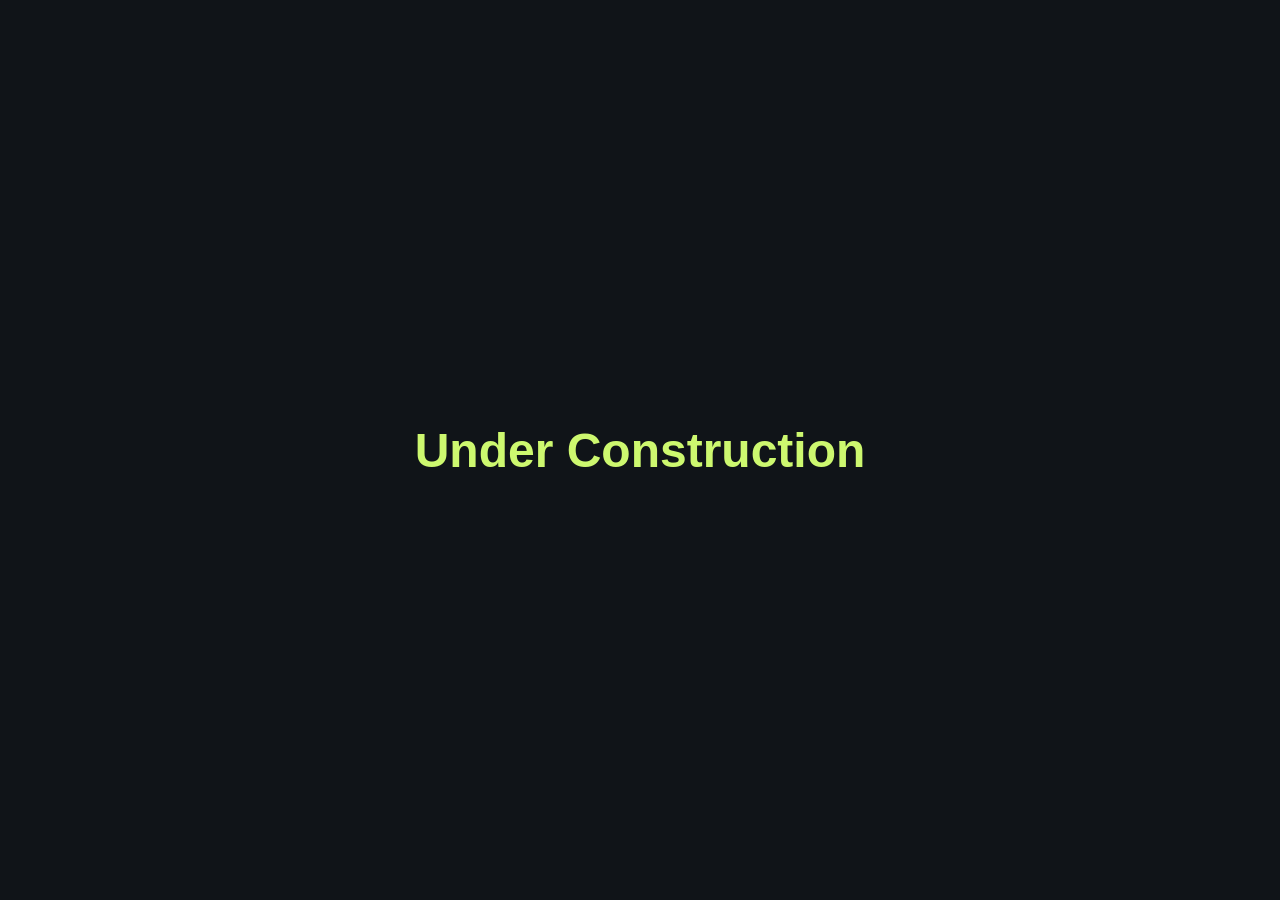
==== projects/3d-cube-view.html @ 1720101a "Add files via upload" ====
<!DOCTYPE html>
<html lang="en">
<head>
  <meta charset="UTF-8">
  <meta name="viewport" content="width=device-width, initial-scale=1">
  <title>Under Construction | Zayaan Khandakar</title>

  <style>
    body {
      margin: 0;
      min-height: 100vh;
      display: grid;
      place-items: center;
      background: #101418;
      color: #edf1ee;
      font-family: Arial, sans-serif;
      text-align: center;
    }

    main {
      max-width: 600px;
      padding: 32px;
    }

    h1 {
      color: #cdf86f;
      font-size: clamp(32px, 6vw, 48px);
    }

    p {
      color: #a7b1b6;
      font-size: 18px;
      line-height: 1.6;
    }

    a {
      display: inline-block;
      margin-top: 20px;
      padding: 12px 24px;
      border: 1px solid #cdf86f;
      border-radius: 6px;
      color: #cdf86f;
      text-decoration: none;
    }

    a:hover {
      background: #cdf86f;
      color: #101418;
    }
  </style>
</head>

<body>
  <main>
    <h1>Under Construction</h1>
  </main>
</body>
</html>
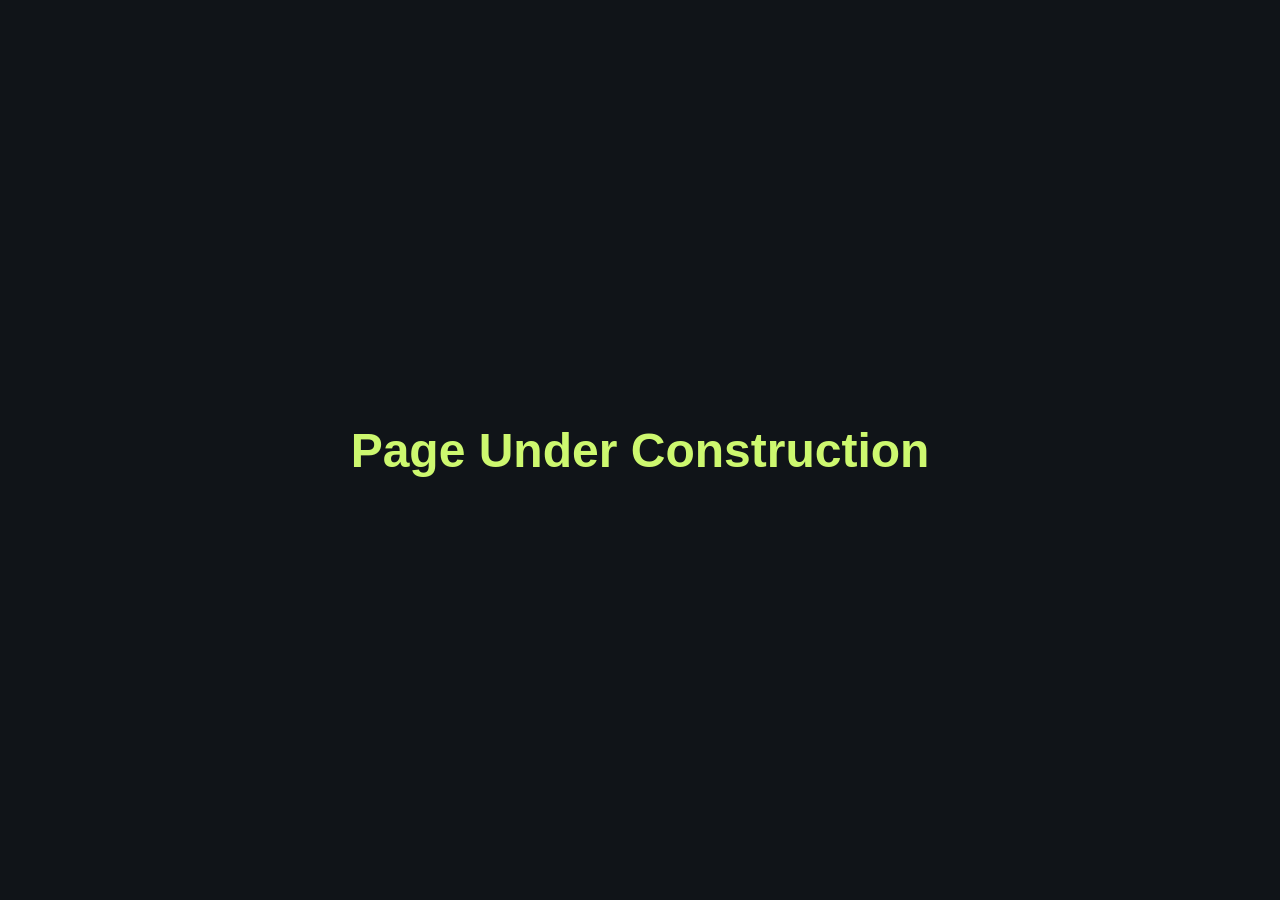
==== commit 91c1d82b: "hotfix" ====
--- a/projects/3d-cube-view.html
+++ b/projects/3d-cube-view.html
@@ -3,7 +3,7 @@
 <head>
   <meta charset="UTF-8">
   <meta name="viewport" content="width=device-width, initial-scale=1">
-  <title>Under Construction | Zayaan Khandakar</title>
+  <title>Page Under Construction | Zayaan Khandakar</title>
 
   <style>
     body {
@@ -52,7 +52,7 @@
 
 <body>
   <main>
-    <h1>Under Construction</h1>
+    <h1>Page Under Construction</h1>
   </main>
 </body>
 </html>
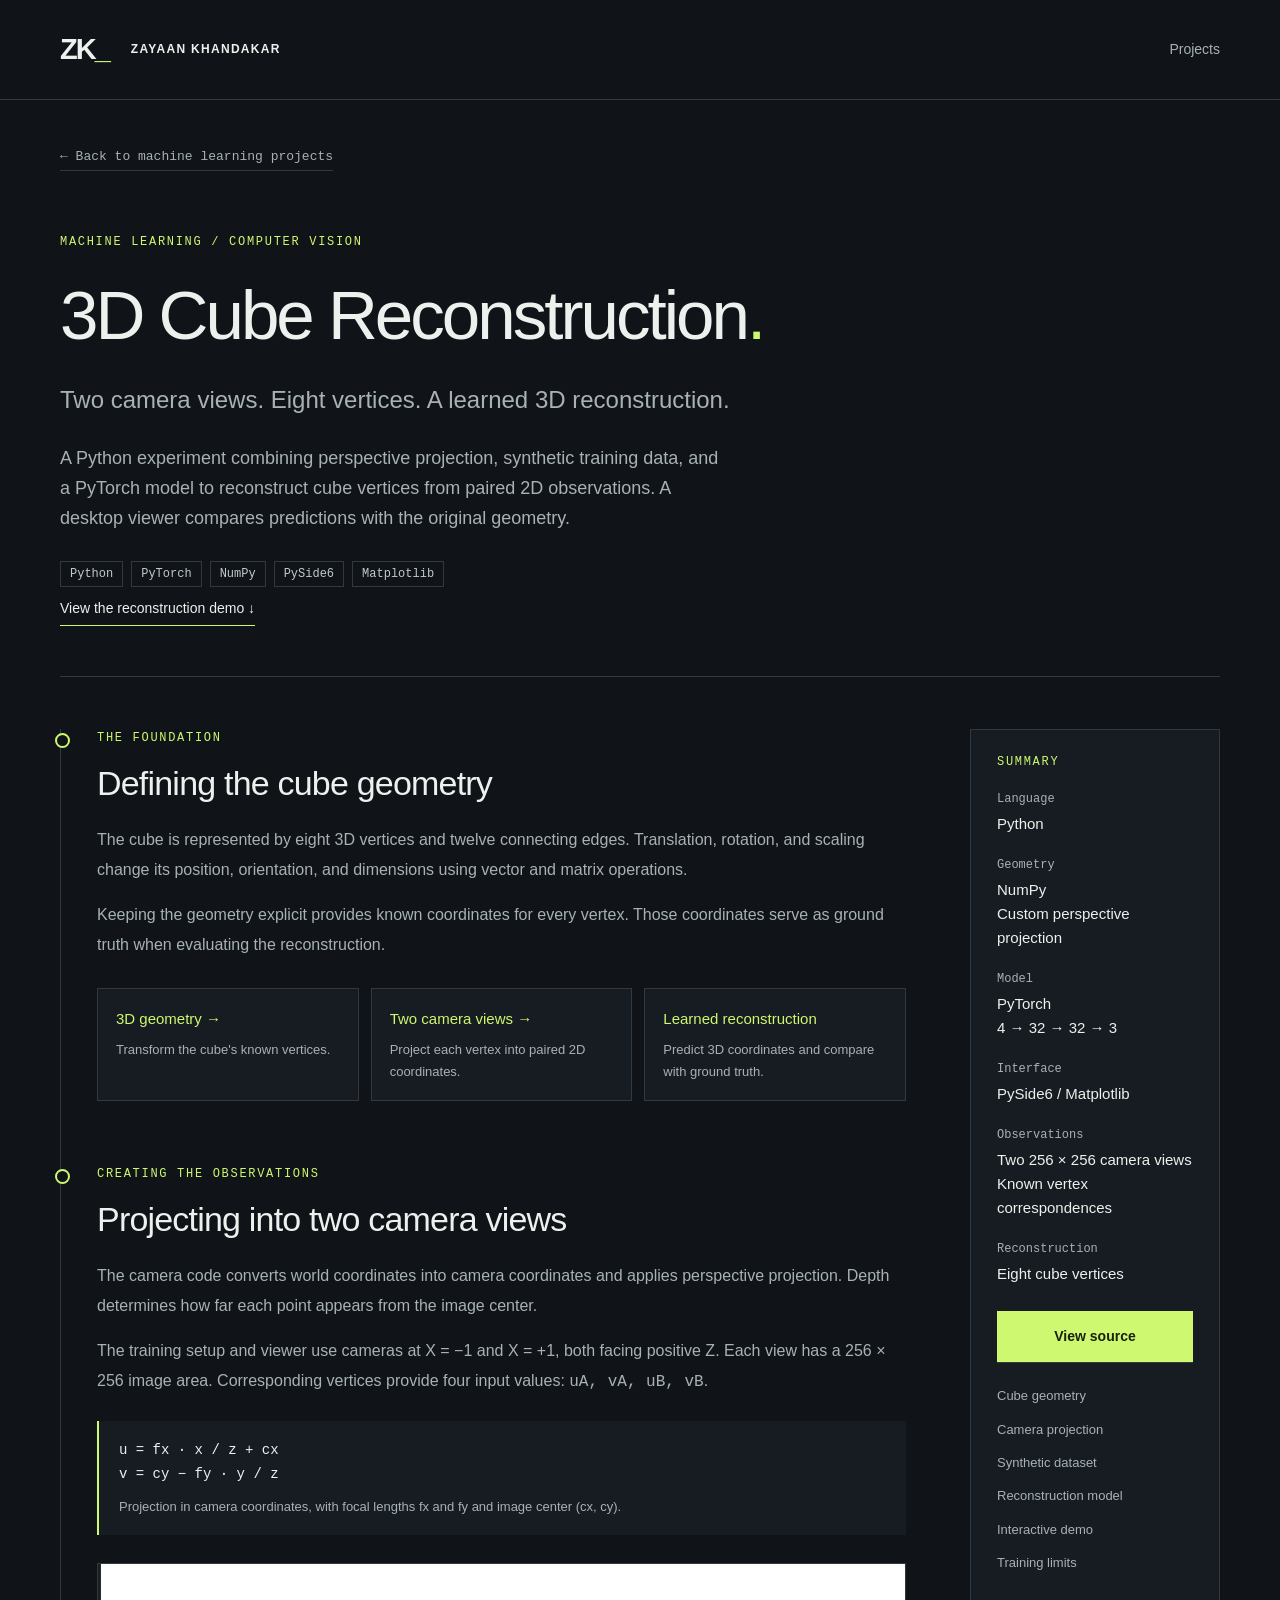
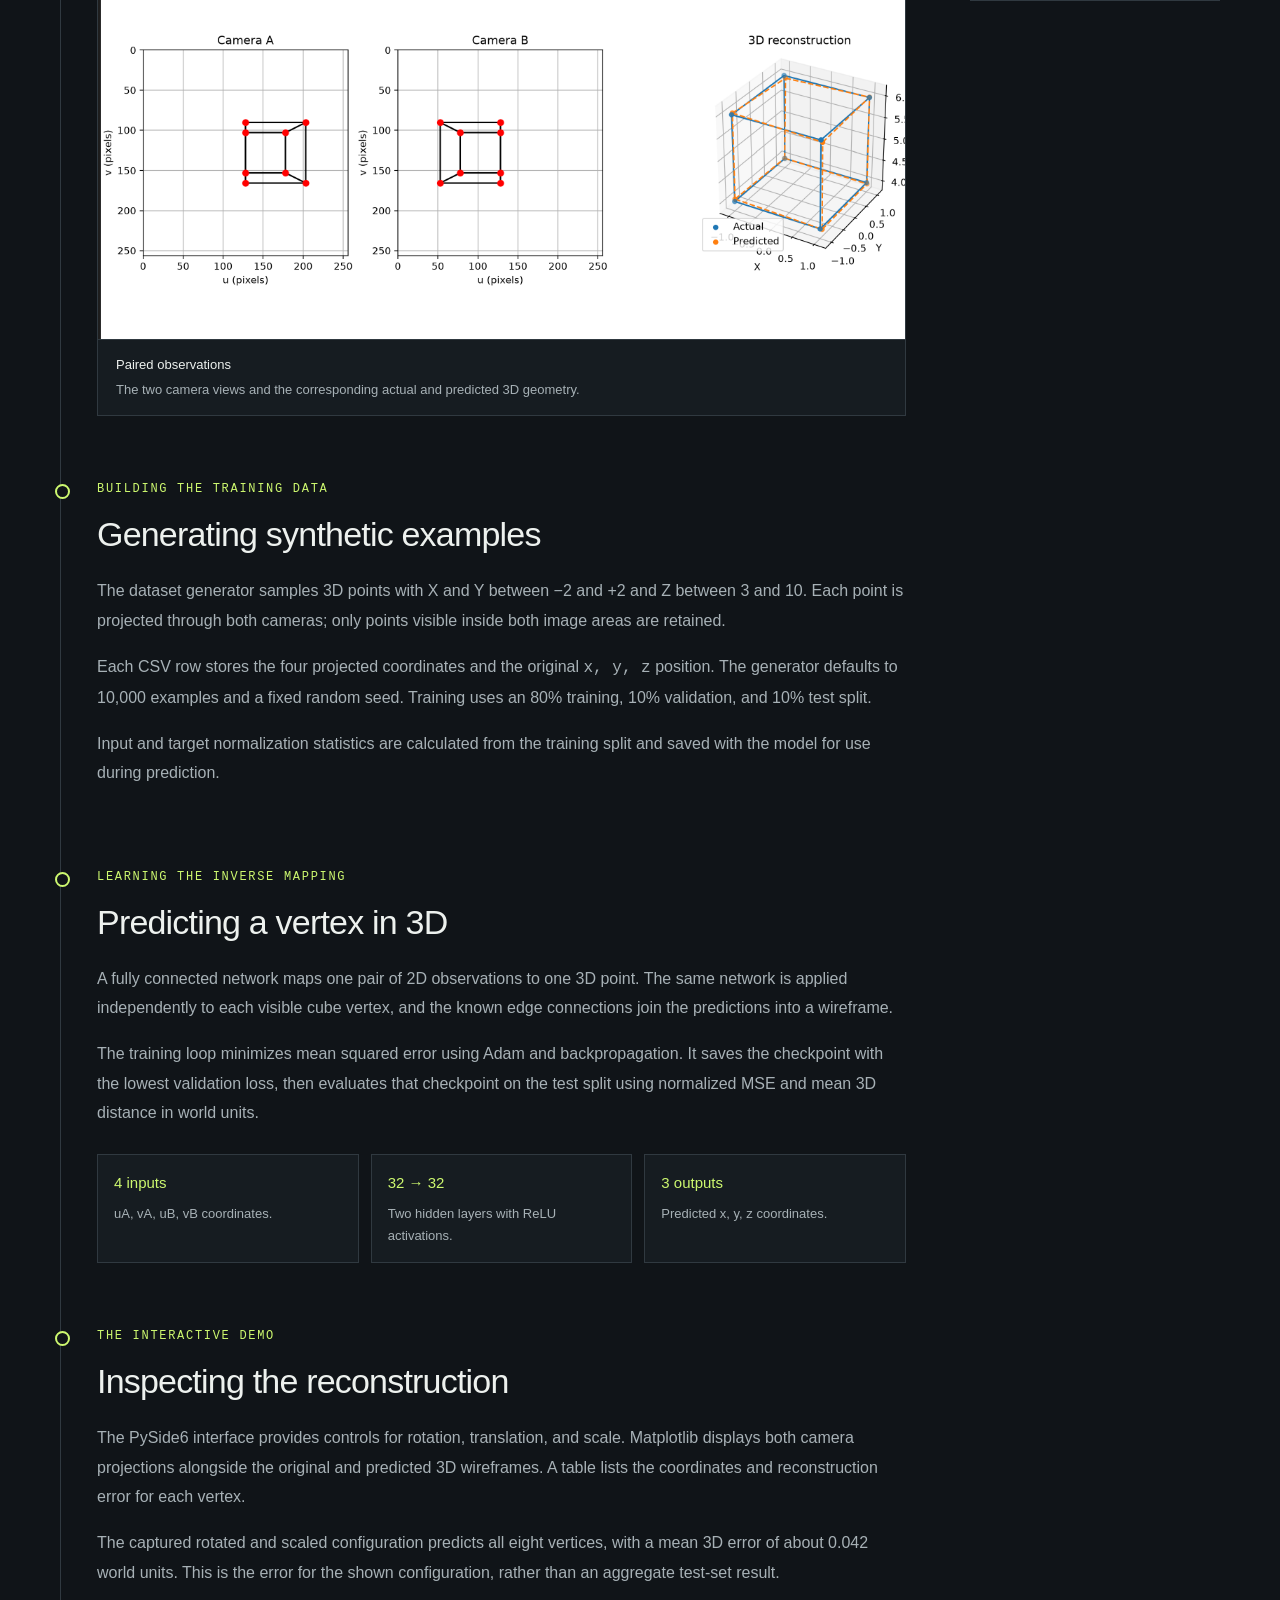
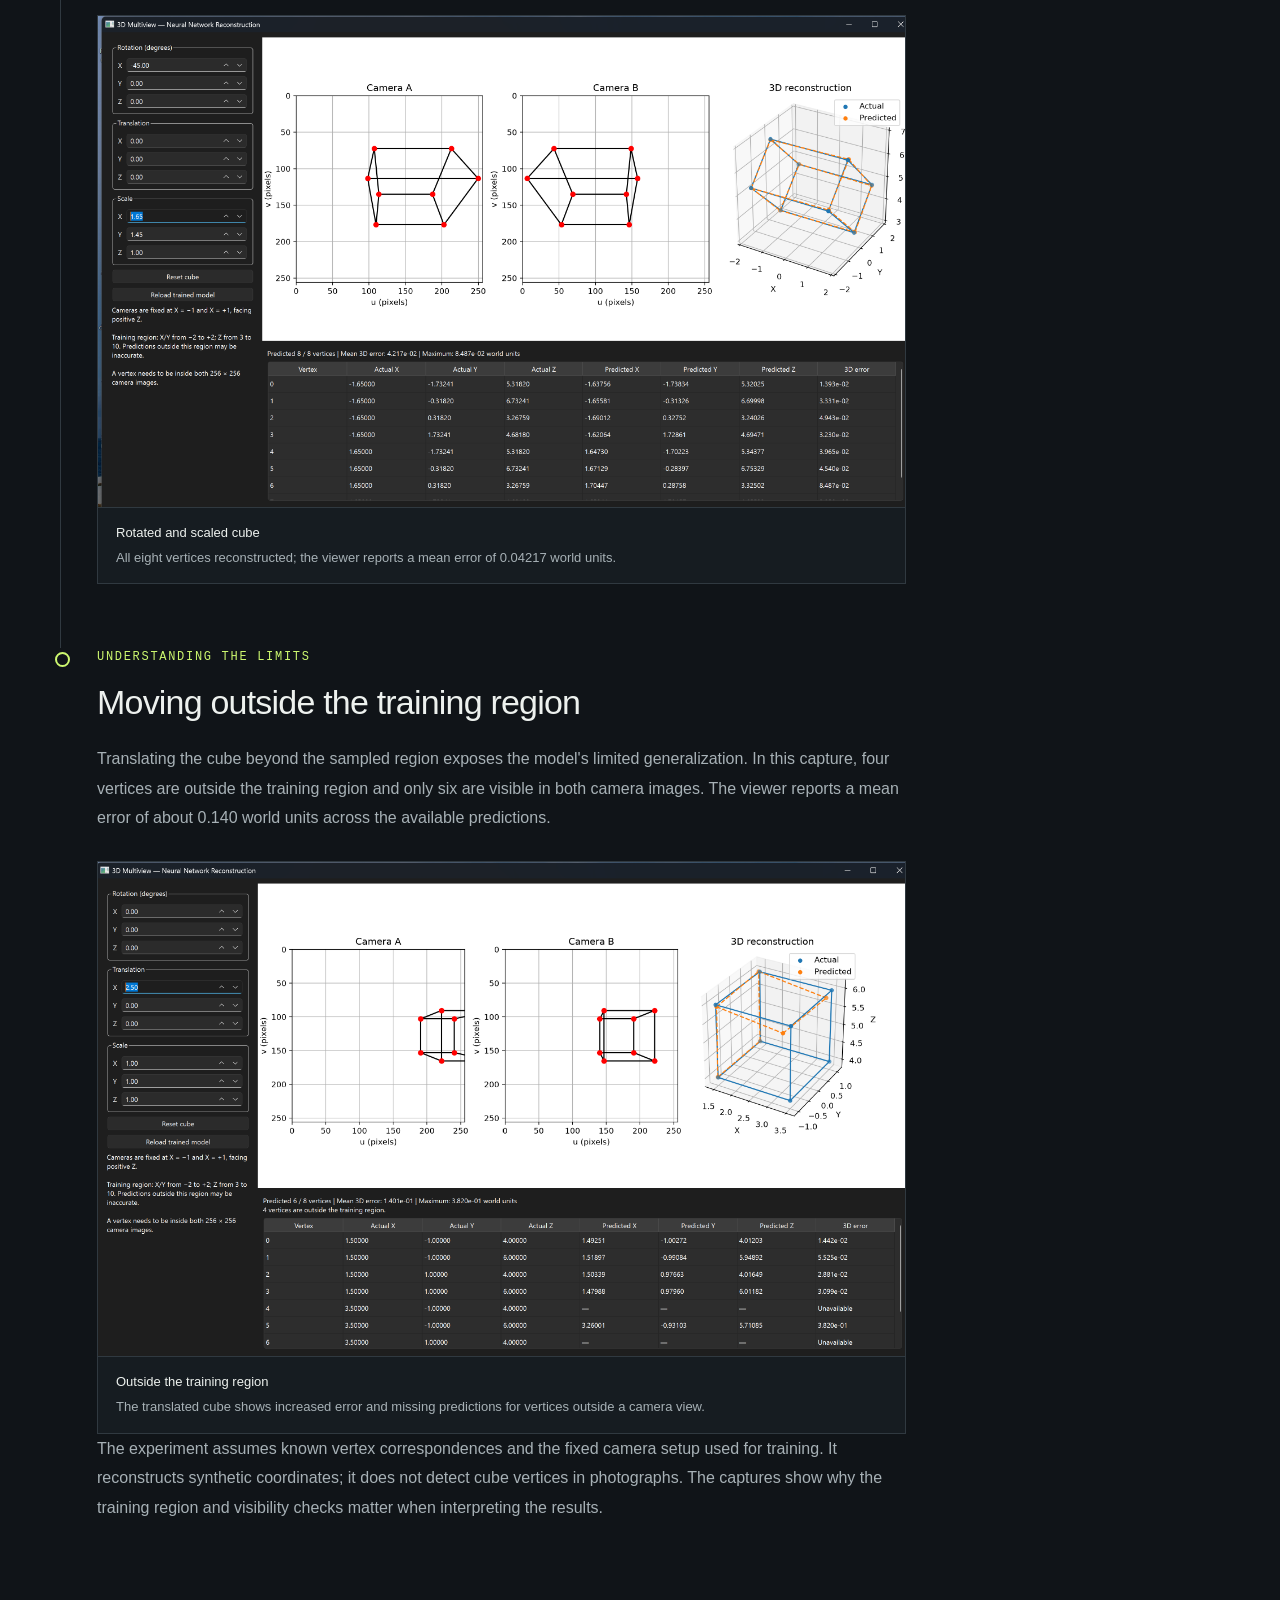
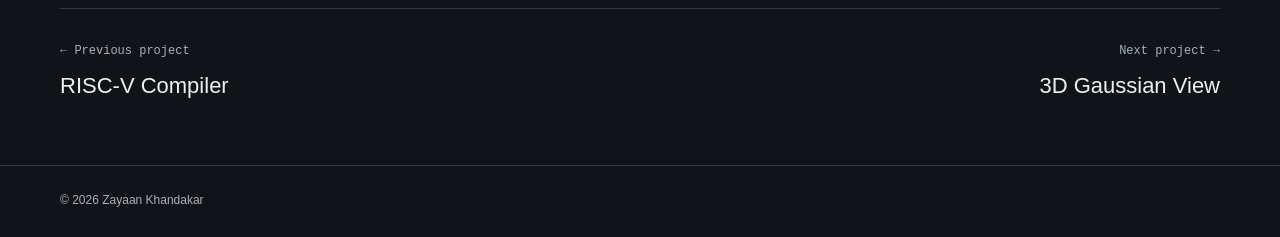
==== commit c3bc1b8c: "pong init + main page updates" ====
--- a/projects/3d-cube-view.html
+++ b/projects/3d-cube-view.html
@@ -1,58 +1,169 @@
-<!DOCTYPE html>
-<html lang="en">
-<head>
-  <meta charset="UTF-8">
-  <meta name="viewport" content="width=device-width, initial-scale=1">
-  <title>Page Under Construction | Zayaan Khandakar</title>
-
-  <style>
-    body {
-      margin: 0;
-      min-height: 100vh;
-      display: grid;
-      place-items: center;
-      background: #101418;
-      color: #edf1ee;
-      font-family: Arial, sans-serif;
-      text-align: center;
-    }
-
-    main {
-      max-width: 600px;
-      padding: 32px;
-    }
-
-    h1 {
-      color: #cdf86f;
-      font-size: clamp(32px, 6vw, 48px);
-    }
-
-    p {
-      color: #a7b1b6;
-      font-size: 18px;
-      line-height: 1.6;
-    }
-
-    a {
-      display: inline-block;
-      margin-top: 20px;
-      padding: 12px 24px;
-      border: 1px solid #cdf86f;
-      border-radius: 6px;
-      color: #cdf86f;
-      text-decoration: none;
-    }
-
-    a:hover {
-      background: #cdf86f;
-      color: #101418;
-    }
-  </style>
-</head>
-
-<body>
-  <main>
-    <h1>Page Under Construction</h1>
-  </main>
-</body>
-</html>+<!doctype html>
+<html lang="en">
+<head>
+    <meta charset="utf-8">
+    <meta name="viewport" content="width=device-width,initial-scale=1">
+    <meta name="description" content="A Python experiment reconstructing a 3D cube from paired 2D vertex observations, using custom perspective projection, synthetic data, PyTorch, and an interactive PySide6 viewer.">
+    <meta name="theme-color" content="#101418">
+    <title>3D Cube Reconstruction | Zayaan Khandakar</title>
+    <link rel="icon" href="../assets/favicon.svg" type="image/svg+xml">
+    <link rel="stylesheet" href="../assets/style.css">
+    <link rel="stylesheet" href="../assets/project-story.css">
+    <link rel="stylesheet" href="../assets/project-technical.css">
+</head>
+<body>
+    <a class="skip" href="#main">Skip to content</a>
+    <header>
+        <a class="brand" href="../index.html" aria-label="Zayaan Khandakar home">
+            <span class="monogram">ZK<span>_</span></span><span>ZAYAAN KHANDAKAR</span>
+        </a>
+        <nav aria-label="Main navigation"><a href="../index.html#projects">Projects</a></nav>
+    </header>
+    <main id="main" class="detail story-project cube-project">
+        <a class="back" href="../index.html#machine-learning">&larr; Back to machine learning projects</a>
+        <section class="detail-hero" aria-labelledby="project-title">
+            <p class="eyebrow">MACHINE LEARNING / COMPUTER VISION</p>
+            <h1 id="project-title">3D Cube Reconstruction<span class="accent">.</span></h1>
+            <p class="subtitle">Two camera views. Eight vertices. A learned 3D reconstruction.</p>
+            <p class="project-summary">A Python experiment combining perspective projection,
+                synthetic training data, and a PyTorch model to reconstruct cube vertices from paired
+                2D observations. A desktop viewer compares predictions with the original geometry.</p>
+            <div class="tags" aria-label="Project technologies">
+                <span>Python</span><span>PyTorch</span><span>NumPy</span><span>PySide6</span><span>Matplotlib</span>
+            </div>
+            <a class="text-link" href="#viewer">View the reconstruction demo &darr;</a>
+        </section>
+        <div class="detail-body">
+            <article class="project-story" aria-label="Cube reconstruction development story">
+                <section class="story-entry" aria-labelledby="geometry">
+                    <p class="eyebrow">THE FOUNDATION</p>
+                    <h2 id="geometry">Defining the cube geometry</h2>
+                    <p>The cube is represented by eight 3D vertices and twelve connecting edges.
+                        Translation, rotation, and scaling change its position, orientation, and dimensions
+                        using vector and matrix operations.</p>
+                    <p>Keeping the geometry explicit provides known coordinates for every vertex.
+                        Those coordinates serve as ground truth when evaluating the reconstruction.</p>
+                    <ol class="signal-flow" aria-label="Flow from cube geometry to reconstruction">
+                        <li><strong>3D geometry &rarr;</strong><span>Transform the cube's known vertices.</span></li>
+                        <li><strong>Two camera views &rarr;</strong><span>Project each vertex into paired 2D coordinates.</span></li>
+                        <li><strong>Learned reconstruction</strong><span>Predict 3D coordinates and compare with ground truth.</span></li>
+                    </ol>
+                </section>
+                <section class="story-entry" aria-labelledby="projection">
+                    <p class="eyebrow">CREATING THE OBSERVATIONS</p>
+                    <h2 id="projection">Projecting into two camera views</h2>
+                    <p>The camera code converts world coordinates into camera coordinates and applies
+                        perspective projection. Depth determines how far each point appears from the
+                        image center.</p>
+                    <p>The training setup and viewer use cameras at X = &minus;1 and X = +1, both facing
+                        positive Z. Each view has a 256 &times; 256 image area. Corresponding vertices
+                        provide four input values: <code>uA, vA, uB, vB</code>.</p>
+                    <div class="coverage-rule">
+                        <code>u = fx &middot; x / z + cx</code>
+                        <code>v = cy &minus; fy &middot; y / z</code>
+                        <p>Projection in camera coordinates, with focal lengths fx and fy and image center (cx, cy).</p>
+                    </div>
+                    <figure class="project-media">
+                        <a href="../assets/Cube_Reconstruction/camera-views.png" aria-label="Open full-size camera views and reconstruction preview">
+                            <img src="../assets/Cube_Reconstruction/camera-views.png" width="2304" height="1070"
+                                alt="Two projected cube views beside a 3D plot comparing actual blue vertices with predicted orange vertices"
+                                loading="lazy" decoding="async">
+                        </a>
+                        <figcaption><span>Paired observations</span>The two camera views and the corresponding actual and predicted 3D geometry.</figcaption>
+                    </figure>
+                </section>
+                <section class="story-entry" aria-labelledby="dataset">
+                    <p class="eyebrow">BUILDING THE TRAINING DATA</p>
+                    <h2 id="dataset">Generating synthetic examples</h2>
+                    <p>The dataset generator samples 3D points with X and Y between &minus;2 and +2
+                        and Z between 3 and 10. Each point is projected through both cameras; only points
+                        visible inside both image areas are retained.</p>
+                    <p>Each CSV row stores the four projected coordinates and the original
+                        <code>x, y, z</code> position. The generator defaults to 10,000 examples and a
+                        fixed random seed. Training uses an 80% training, 10% validation, and 10% test split.</p>
+                    <p>Input and target normalization statistics are calculated from the training split
+                        and saved with the model for use during prediction.</p>
+                </section>
+                <section class="story-entry" aria-labelledby="model">
+                    <p class="eyebrow">LEARNING THE INVERSE MAPPING</p>
+                    <h2 id="model">Predicting a vertex in 3D</h2>
+                    <p>A fully connected network maps one pair of 2D observations to one 3D point.
+                        The same network is applied independently to each visible cube vertex, and
+                        the known edge connections join the predictions into a wireframe.</p>
+                    <p>The training loop minimizes mean squared error using Adam and backpropagation.
+                        It saves the checkpoint with the lowest validation loss, then evaluates that
+                        checkpoint on the test split using normalized MSE and mean 3D distance in world units.</p>
+                    <div class="architecture-notes" aria-label="Neural network architecture">
+                        <div><h3>4 inputs</h3><p>uA, vA, uB, vB coordinates.</p></div>
+                        <div><h3>32 &rarr; 32</h3><p>Two hidden layers with ReLU activations.</p></div>
+                        <div><h3>3 outputs</h3><p>Predicted x, y, z coordinates.</p></div>
+                    </div>
+                </section>
+                <section class="story-entry" aria-labelledby="viewer">
+                    <p class="eyebrow">THE INTERACTIVE DEMO</p>
+                    <h2 id="viewer">Inspecting the reconstruction</h2>
+                    <p>The PySide6 interface provides controls for rotation, translation, and scale.
+                        Matplotlib displays both camera projections alongside the original and predicted
+                        3D wireframes. A table lists the coordinates and reconstruction error for each vertex.</p>
+                    <p>The captured rotated and scaled configuration predicts all eight vertices,
+                        with a mean 3D error of about 0.042 world units. This is the error for the shown
+                        configuration, rather than an aggregate test-set result.</p>
+                    <figure class="project-media">
+                        <a href="../assets/Cube_Reconstruction/interactive-reconstruction.png" aria-label="Open full-size interactive reconstruction screenshot">
+                            <img src="../assets/Cube_Reconstruction/interactive-reconstruction.png" width="2866" height="1742"
+                                alt="Desktop viewer with rotation and scale controls, two camera views, overlapping actual and predicted wireframes, and a per-vertex error table"
+                                loading="lazy" decoding="async">
+                        </a>
+                        <figcaption><span>Rotated and scaled cube</span>All eight vertices reconstructed; the viewer reports a mean error of 0.04217 world units.</figcaption>
+                    </figure>
+                </section>
+                <section class="story-entry" aria-labelledby="limits">
+                    <p class="eyebrow">UNDERSTANDING THE LIMITS</p>
+                    <h2 id="limits">Moving outside the training region</h2>
+                    <p>Translating the cube beyond the sampled region exposes the model's limited
+                        generalization. In this capture, four vertices are outside the training region
+                        and only six are visible in both camera images. The viewer reports a mean error
+                        of about 0.140 world units across the available predictions.</p>
+                    <figure class="project-media">
+                        <a href="../assets/Cube_Reconstruction/outside-training-region.png" aria-label="Open full-size screenshot outside the training region">
+                            <img src="../assets/Cube_Reconstruction/outside-training-region.png" width="2852" height="1746"
+                                alt="Cube translated along X beyond the training region, with six of eight vertices predicted and visible differences between actual and predicted geometry"
+                                loading="lazy" decoding="async">
+                        </a>
+                        <figcaption><span>Outside the training region</span>The translated cube shows increased error and missing predictions for vertices outside a camera view.</figcaption>
+                    </figure>
+                    <p>The experiment assumes known vertex correspondences and the fixed camera setup
+                        used for training. It reconstructs synthetic coordinates; it does not detect
+                        cube vertices in photographs. The captures show why the training region and
+                        visibility checks matter when interpreting the results.</p>
+                </section>
+            </article>
+            <aside class="story-sidebar" aria-labelledby="project-details">
+                <h2 id="project-details" class="eyebrow">SUMMARY</h2>
+                <dl>
+                    <dt>Language</dt><dd>Python</dd>
+                    <dt>Geometry</dt><dd>NumPy<br>Custom perspective projection</dd>
+                    <dt>Model</dt><dd>PyTorch<br>4 &rarr; 32 &rarr; 32 &rarr; 3</dd>
+                    <dt>Interface</dt><dd>PySide6 / Matplotlib</dd>
+                    <dt>Observations</dt><dd>Two 256 &times; 256 camera views<br>Known vertex correspondences</dd>
+                    <dt>Reconstruction</dt><dd>Eight cube vertices</dd>
+                </dl>
+                <a class="button" href="https://github.com/Zayaan-K/Multi-View-3d-Reconstruction">View source</a>
+                <nav class="story-nav" aria-label="Project sections">
+                    <a href="#geometry">Cube geometry</a>
+                    <a href="#projection">Camera projection</a>
+                    <a href="#dataset">Synthetic dataset</a>
+                    <a href="#model">Reconstruction model</a>
+                    <a href="#viewer">Interactive demo</a>
+                    <a href="#limits">Training limits</a>
+                </nav>
+            </aside>
+        </div>
+        <nav class="project-pagination" aria-label="Adjacent projects">
+            <a href="risc-v-compiler.html"><span>&larr; Previous project</span><strong>RISC-V Compiler</strong></a>
+            <a href="3d-gaussian-view.html"><span>Next project &rarr;</span><strong>3D Gaussian View</strong></a>
+        </nav>
+    </main>
+    <footer><span>&copy; 2026 Zayaan Khandakar</span></footer>
+</body>
+</html>
--- a/assets/style.css
+++ b/assets/style.css
@@ -0,0 +1,940 @@
+:root {
+    color-scheme: dark;
+    --bg: #101418;
+    --panel: #161c21;
+    --line: #303940;
+    --text: #edf1ee;
+    --muted: #a7b1b6;
+    --accent: #cdf86f
+}
+
+* {
+    box-sizing: border-box
+}
+
+html {
+    scroll-behavior: smooth;
+    scroll-padding-top: 100px
+}
+
+body {
+    margin: 0;
+    background: var(--bg);
+    color: var(--text);
+    font-family: Arial, Helvetica, sans-serif;
+    font-size: 16px;
+    line-height: 1.65
+}
+
+a {
+    color: inherit;
+    text-decoration: none
+}
+
+button {
+    font: inherit
+}
+
+a,
+button {
+    -webkit-tap-highlight-color: transparent
+}
+
+a:focus-visible,
+button:focus-visible {
+    outline: 2px solid var(--accent);
+    outline-offset: 6px
+}
+
+header,
+main,
+footer {
+    max-width: 1320px;
+    margin: auto;
+    padding-left: 60px;
+    padding-right: 60px
+}
+
+header {
+    height: 100px;
+    display: flex;
+    align-items: center;
+    justify-content: space-between;
+    border-bottom: 1px solid var(--line);
+    gap: 24px
+}
+
+.brand {
+    display: flex;
+    align-items: center;
+    gap: 22px;
+    font-size: 12px;
+    letter-spacing: 1.3px;
+    font-weight: 700
+}
+
+.monogram {
+    font-size: 29px;
+    letter-spacing: -2px
+}
+
+.monogram span {
+    color: var(--accent)
+}
+
+nav {
+    display: flex;
+    gap: 32px
+}
+
+header nav a {
+    font-size: 14px;
+    color: var(--muted)
+}
+
+nav a:hover,
+.text-link:hover {
+    color: var(--accent)
+}
+
+.hero {
+    display: grid;
+    grid-template-columns: 1.2fr 1fr;
+    gap: 55px;
+    padding: 92px 0 74px;
+    align-items: center
+}
+
+.eyebrow {
+    font-family: monospace;
+    font-size: 12px;
+    letter-spacing: 1.7px;
+    color: var(--accent);
+    margin: 0 0 25px
+}
+
+h1,
+h2,
+h3,
+h4,
+p {
+    margin-top: 0
+}
+
+h1 {
+    font-size: clamp(40px, 5.4vw, 72px);
+    font-weight: 500;
+    line-height: 1.09;
+    letter-spacing: -3px;
+    margin-bottom: 26px
+}
+
+h1 em {
+    font-style: normal;
+    color: var(--accent)
+}
+
+.lead {
+    font-size: 18px;
+    color: var(--muted);
+    max-width: 490px;
+    line-height: 1.8;
+    margin-bottom: 30px
+}
+
+.button {
+    background: var(--accent);
+    color: #18200e;
+    padding: 13px 20px;
+    display: inline-flex;
+    align-items: center;
+    justify-content: center;
+    gap: 32px;
+    font-size: 14px;
+    font-weight: 700;
+    border: 1px solid var(--accent);
+    transition: background .2s
+}
+
+.button:hover {
+    background: #e0ffa5
+}
+
+.button span {
+    border-left: 1px solid #8aab45;
+    padding-left: 20px;
+    font-family: monospace
+}
+
+.hero-lab {
+    background: var(--panel);
+    border: 1px solid var(--line);
+    padding: 21px 24px 14px;
+    min-width: 0
+}
+
+.lab-top,
+.lab-bottom {
+    display: flex;
+    justify-content: space-between;
+    align-items: center;
+    gap: 12px;
+    font-size: 12px;
+    font-family: monospace;
+    color: var(--muted)
+}
+
+.lab-top {
+    letter-spacing: 1px
+}
+
+.lab-top span:last-child {
+    color: var(--accent)
+}
+
+canvas {
+    display: block;
+    width: 100%;
+    height: 265px
+}
+
+.lab-bottom {
+    border-top: 1px solid var(--line);
+    padding-top: 14px
+}
+
+.lab-bottom button {
+    background: none;
+    border: 0;
+    color: var(--accent);
+    font-family: monospace;
+    font-size: 12px;
+    cursor: pointer;
+    padding: 6px
+}
+
+.lab-caption {
+    font-size: 12px;
+    color: var(--muted);
+    margin: 14px 0 0
+}
+
+.discipline-strip {
+    border-top: 1px solid var(--line);
+    border-bottom: 1px solid var(--line);
+    display: flex;
+    justify-content: space-between;
+    padding: 21px 0;
+    gap: 20px;
+    color: var(--muted);
+    font-family: monospace;
+    font-size: 13px
+}
+
+.projects {
+    padding-top: 92px
+}
+
+.section-heading {
+    display: flex;
+    align-items: end;
+    justify-content: space-between;
+    gap: 30px;
+    margin-bottom: 32px
+}
+
+.section-heading .eyebrow {
+    margin-bottom: 14px
+}
+
+h2 {
+    font-size: 42px;
+    line-height: 1.15;
+    letter-spacing: -1.5px;
+    font-weight: 500;
+    margin-bottom: 0
+}
+
+.accent {
+    color: var(--accent)
+}
+
+.section-heading>p {
+    font-size: 14px;
+    color: var(--muted);
+    margin-bottom: 4px
+}
+
+.category-nav {
+    border-bottom: 1px solid var(--line);
+    gap: 28px;
+    padding-bottom: 22px;
+    flex-wrap: wrap
+}
+
+.category-nav a {
+    font-size: 14px
+}
+
+.category-nav span {
+    margin-left: 10px;
+    color: var(--muted);
+    font: 12px monospace
+}
+
+.category {
+    padding-top: 45px
+}
+
+.category-title {
+    display: flex;
+    align-items: center;
+    gap: 18px;
+    margin-bottom: 18px
+}
+
+.category-title>span {
+    font: 12px monospace;
+    color: var(--accent)
+}
+
+h3 {
+    font-size: 20px;
+    font-weight: 500;
+    margin: 0
+}
+
+.project-grid {
+    display: grid;
+    grid-template-columns: 1fr 1fr;
+    gap: 20px
+}
+
+.project-card {
+    border: 1px solid var(--line);
+    background: var(--panel);
+    transition: border-color .2s, transform .2s
+}
+
+.project-card:hover {
+    border-color: #718448;
+    transform: translateY(-3px)
+}
+
+.card-link {
+    display: flex;
+    flex-direction: column;
+    padding: 27px 30px;
+    height: 100%
+}
+
+.card-top {
+    display: flex;
+    justify-content: space-between;
+    gap: 20px;
+    margin-bottom: 27px;
+    font: 12px monospace
+}
+
+.project-number {
+    color: var(--accent)
+}
+
+.status {
+    color: var(--muted)
+}
+
+h4 {
+    font-size: 29px;
+    font-weight: 500;
+    letter-spacing: -.7px;
+    line-height: 1.2;
+    margin-bottom: 16px
+}
+
+.project-card p {
+    font-size: 16px;
+    color: var(--muted);
+    margin-bottom: 24px;
+    max-width: 460px
+}
+
+.tags {
+    display: flex;
+    gap: 8px;
+    flex-wrap: wrap;
+    margin-top: auto
+}
+
+.tags span {
+    font: 12px monospace;
+    color: #c0c9cb;
+    border: 1px solid var(--line);
+    padding: 5px 9px
+}
+
+.card-bottom {
+    border-top: 1px solid var(--line);
+    display: flex;
+    justify-content: space-between;
+    align-items: center;
+    margin-top: 25px;
+    padding-top: 16px;
+    font-size: 14px
+}
+
+.card-bottom span:last-child {
+    font-size: 23px;
+    color: var(--accent);
+    line-height: 1
+}
+
+.about {
+    margin-top: 95px;
+    padding: 65px 0 85px;
+    border-top: 1px solid var(--line);
+    display: grid;
+    grid-template-columns: 1fr 1.4fr;
+    gap: 90px
+}
+
+.about.about-intro {
+    margin-top: 0;
+    padding: 40px 0 32px;
+    border-top: 0;
+}
+
+.about p:not(.eyebrow) {
+    color: var(--muted)
+}
+
+.about p.about-lead {
+    font-size: 24px;
+    line-height: 1.5;
+    color: var(--text)
+}
+
+.text-link {
+    display: inline-block;
+    border-bottom: 1px solid var(--accent);
+    font-size: 14px;
+    padding-bottom: 5px;
+    margin-top: 10px
+}
+
+footer {
+    border-top: 1px solid var(--line);
+    display: flex;
+    justify-content: space-between;
+    gap: 25px;
+    padding-top: 25px;
+    padding-bottom: 30px;
+    font-size: 12px;
+    color: var(--muted)
+}
+
+.contact-footer {
+    display: block;
+    margin-top: 64px;
+    padding-top: 40px;
+}
+
+.contact-main {
+    display: grid;
+    grid-template-columns: 1fr auto;
+    align-items: end;
+    gap: 32px;
+    padding-bottom: 32px;
+}
+
+.contact-main .eyebrow {
+    margin-bottom: 14px;
+}
+
+.contact-main h2 {
+    color: var(--text);
+}
+
+.contact-main p:not(.eyebrow) {
+    margin: 18px 0 0;
+    font-size: 16px;
+}
+
+.contact-links {
+    flex-wrap: wrap;
+    gap: 24px;
+}
+
+.contact-bottom {
+    display: flex;
+    flex-wrap: wrap;
+    align-items: center;
+    justify-content: space-between;
+    gap: 16px;
+    border-top: 1px solid var(--line);
+    padding-top: 24px;
+}
+
+.contact-bottom .text-link {
+    margin-top: 0;
+    font-size: 12px;
+}
+
+@media (max-width: 700px) {
+    .contact-main {
+        grid-template-columns: 1fr;
+        gap: 20px;
+    }
+}
+
+.skip {
+    position: fixed;
+    left: 16px;
+    top: -100px;
+    background: var(--accent);
+    color: var(--bg);
+    padding: 12px;
+    z-index: 10
+}
+
+.skip:focus {
+    top: 10px
+}
+
+.detail {
+    padding-top: 42px
+}
+
+.back {
+    font: 13px monospace;
+    color: var(--muted);
+    border-bottom: 1px solid var(--line);
+    padding-bottom: 6px
+}
+
+.detail-hero {
+    padding: 65px 0 50px;
+    border-bottom: 1px solid var(--line)
+}
+
+.detail-hero h1 {
+    max-width: 1000px
+}
+
+.subtitle {
+    font-size: 24px;
+    color: var(--muted);
+    margin-bottom: 25px
+}
+
+.tags .detail-status {
+    color: var(--accent)
+}
+
+.detail-body {
+    display: grid;
+    grid-template-columns: 1fr 300px;
+    gap: 90px;
+    padding: 52px 0 70px
+}
+
+.intro {
+    font-size: 23px;
+    line-height: 1.6
+}
+
+.writeup {
+    margin-top: 40px
+}
+
+.writeup h2 {
+    font-size: 25px;
+    letter-spacing: -.4px;
+    margin-bottom: 15px
+}
+
+.writeup p {
+    color: var(--muted);
+    line-height: 1.85
+}
+
+aside {
+    align-self: start;
+    padding: 26px;
+    background: var(--panel);
+    border: 1px solid var(--line)
+}
+
+aside .eyebrow {
+    margin-bottom: 22px
+}
+
+dl {
+    margin: 0 0 25px
+}
+
+dt {
+    color: var(--muted);
+    font: 12px monospace;
+    margin-bottom: 6px
+}
+
+dd {
+    margin: 0 0 22px;
+    font-size: 15px;
+    line-height: 1.6
+}
+
+aside .button {
+    width: 100%
+}
+
+.pipeline {
+    display: flex;
+    flex-wrap: wrap;
+    gap: 10px;
+    padding: 25px 0 0
+}
+
+.pipeline>div {
+    flex: 1 1 110px;
+    padding: 14px;
+    border: 1px solid var(--line);
+    font: 13px monospace;
+    line-height: 1.6;
+    min-height: 90px;
+    background: var(--panel)
+}
+
+.pipeline span {
+    display: block;
+    color: var(--accent);
+    font-size: 12px;
+    margin-bottom: 10px
+}
+
+.diagram-caption {
+    font: 12px monospace;
+    color: var(--muted);
+    margin-top: 13px
+}
+
+.project-pagination {
+    border-top: 1px solid var(--line);
+    padding: 35px 0 60px;
+    justify-content: space-between;
+    gap: 30px
+}
+
+.project-pagination a {
+    max-width: 46%
+}
+
+.project-pagination a:last-child {
+    text-align: right
+}
+
+.project-pagination span {
+    display: block;
+    color: var(--muted);
+    font: 12px monospace;
+    margin-bottom: 10px
+}
+
+.project-pagination strong {
+    font-size: 22px;
+    font-weight: 500
+}
+
+@media(min-width:1500px) {
+    .hero {
+        padding-top: 110px;
+        padding-bottom: 100px
+    }
+}
+
+@media(max-width:1000px) {
+
+    header,
+    main,
+    footer {
+        padding-left: 30px;
+        padding-right: 30px
+    }
+
+    .hero {
+        gap: 30px
+    }
+
+    .hero h1 {
+        font-size: 52px
+    }
+
+    .brand>span:last-child {
+        display: none
+    }
+
+    .detail-body {
+        gap: 40px;
+        grid-template-columns: 1fr 260px
+    }
+
+    .category-nav {
+        gap: 18px
+    }
+
+    .about {
+        gap: 45px
+    }
+
+    .discipline-strip {
+        font-size: 12px
+    }
+}
+
+@media(max-width:700px) {
+
+    header,
+    main,
+    footer {
+        padding-left: 22px;
+        padding-right: 22px
+    }
+
+    header {
+        height: 80px
+    }
+
+    header nav {
+        gap: 22px
+    }
+
+    .hero {
+        grid-template-columns: 1fr;
+        padding-top: 52px;
+        padding-bottom: 38px;
+        gap: 38px
+    }
+
+    .hero h1 {
+        font-size: 48px;
+        letter-spacing: -2px
+    }
+
+    .hero .lead {
+        font-size: 17px
+    }
+
+    .hero-lab {
+        padding: 18px
+    }
+
+    canvas {
+        height: 220px
+    }
+
+    .discipline-strip {
+        display: grid;
+        grid-template-columns: 1fr 1fr;
+        gap: 12px
+    }
+
+    .projects {
+        padding-top: 55px
+    }
+
+    .section-heading {
+        align-items: start;
+        flex-direction: column;
+        gap: 15px
+    }
+
+    h2 {
+        font-size: 36px
+    }
+
+    .category-nav {
+        gap: 14px 24px
+    }
+
+    .category-nav a {
+        font-size: 13px
+    }
+
+    .category {
+        padding-top: 34px
+    }
+
+    .project-grid {
+        grid-template-columns: 1fr
+    }
+
+    .card-link {
+        padding: 24px
+    }
+
+    h4 {
+        font-size: 27px
+    }
+
+    .about {
+        grid-template-columns: 1fr;
+        gap: 30px;
+        margin-top: 60px;
+        padding: 45px 0
+    }
+
+    .about p.about-lead {
+        font-size: 21px
+    }
+
+    footer {
+        flex-direction: column;
+        gap: 8px
+    }
+
+    .detail {
+        padding-top: 28px
+    }
+
+    .detail-hero {
+        padding: 45px 0 35px
+    }
+
+    .detail-hero h1 {
+        font-size: 44px;
+        letter-spacing: -2px;
+        overflow-wrap: anywhere
+    }
+
+    .subtitle {
+        font-size: 21px
+    }
+
+    .detail-body {
+        grid-template-columns: 1fr;
+        gap: 32px;
+        padding: 35px 0 45px
+    }
+
+    .intro {
+        font-size: 20px
+    }
+
+    .project-pagination strong {
+        font-size: 18px
+    }
+
+    .pipeline>div {
+        flex-basis: 95px
+    }
+
+    .eyebrow {
+        font-size: 12px;
+        letter-spacing: 1px
+    }
+}
+
+@media(prefers-reduced-motion:reduce) {
+    html {
+        scroll-behavior: auto
+    }
+
+    * {
+        transition: none !important
+    }
+}
+
+
+.hero {
+  grid-template-columns: repeat(2, minmax(0, 1fr));
+  align-items: start;
+}
+
+.hero > .hero-copy {
+  min-width: 0;
+}
+
+.hero .hero-lab {
+  padding: 21px 24px 14px;
+}
+
+.hero #cube,
+.hero #sierpinski {
+  width: 100%;
+  max-width: none;
+  height: 265px;
+  margin: 0;
+}
+
+.sierpinski-panel {
+  margin-bottom: 28px;
+}
+
+.hero .lab-bottom {
+  justify-content: flex-end;
+}
+
+@media (max-width: 700px) {
+  .hero {
+    grid-template-columns: 1fr;
+  }
+
+  .hero #cube,
+  .hero #sierpinski {
+    height: 265px;
+  }
+}
+
+.hero .hero-lab {
+  display: grid;
+  grid-template-rows: 265px 56px;
+  gap: 0;
+  height: auto;
+  min-height: 0;
+  padding: 21px 24px 14px;
+}
+
+.hero #cube,
+.hero #sierpinski {
+  display: block;
+  width: 100%;
+  height: 265px;
+  margin: 0;
+}
+
+.hero .hero-lab .lab-bottom {
+  display: flex;
+  align-items: center;
+  justify-content: flex-end;
+  height: 56px;
+  min-height: 0;
+  margin: 0;
+  padding: 0;
+  border-top: 1px solid #303940;
+}
+
+/* Remove leftover header and caption spacing. */
+.hero .hero-lab .lab-top,
+.hero .hero-lab .lab-caption {
+  display: none;
+}
+
+@media (max-width: 700px) {
+  .hero .hero-lab {
+    grid-template-rows: 220px 56px;
+  }
+
+  .hero #cube,
+  .hero #sierpinski {
+    height: 220px;
+  }
+}
+
+.hero {
+  padding-bottom: 24px;
+}
+
+.projects {
+  padding-top: 24px;
+}
--- a/assets/project-story.css
+++ b/assets/project-story.css
@@ -0,0 +1,179 @@
+/* Shared project pages: a continuous story with unnumbered milestones. */
+.story-project .project-summary {
+    max-width: 660px;
+    color: var(--muted);
+    font-size: 18px;
+    margin-bottom: 28px;
+}
+
+.story-project .detail-body {
+    grid-template-columns: minmax(0, 1fr) 250px;
+    gap: 64px;
+}
+
+.project-story {
+    min-width: 0;
+}
+
+.story-entry {
+    position: relative;
+    border-left: 1px solid var(--line);
+    padding: 0 0 64px 36px;
+}
+
+.story-entry::before {
+    content: "";
+    position: absolute;
+    top: 4px;
+    left: -6px;
+    width: 11px;
+    height: 11px;
+    border: 2px solid var(--accent);
+    border-radius: 50%;
+    background: var(--bg);
+}
+
+.story-entry:last-child {
+    padding-bottom: 0;
+    border-left-color: transparent;
+}
+
+.story-entry-current::before {
+    background: var(--accent);
+    box-shadow: 0 0 0 5px rgba(205, 248, 111, .08);
+}
+
+.story-entry .eyebrow {
+    margin-bottom: 15px;
+}
+
+.story-entry h2 {
+    font-size: clamp(25px, 3vw, 34px);
+    letter-spacing: -.8px;
+    margin-bottom: 22px;
+}
+
+.story-entry > p:not(.eyebrow) {
+    color: var(--muted);
+    line-height: 1.85;
+}
+
+.architecture-notes {
+    display: grid;
+    grid-template-columns: repeat(3, minmax(0, 1fr));
+    gap: 12px;
+    margin-top: 26px;
+}
+
+.architecture-notes > div {
+    padding: 16px;
+    background: var(--panel);
+    border: 1px solid var(--line);
+}
+
+.architecture-notes h3 {
+    font-size: 15px;
+    color: var(--accent);
+    margin-bottom: 8px;
+}
+
+.architecture-notes p {
+    color: var(--muted);
+    font-size: 13px;
+    margin: 0;
+}
+
+.project-media {
+    margin: 28px 0 0;
+    overflow: hidden;
+    border: 1px solid var(--line);
+    background: var(--panel);
+}
+
+.project-media a {
+    display: block;
+}
+
+.project-media a:focus-visible {
+    outline-offset: -3px;
+}
+
+.project-media img {
+    display: block;
+    width: 100%;
+    height: auto;
+    background: #000;
+}
+
+.project-media .demo-embed {
+    display: block;
+    width: 100%;
+    aspect-ratio: 16 / 9;
+    border: 0;
+    background: #000;
+}
+
+.project-media .demo-embed:focus-visible {
+    outline: 2px solid var(--accent);
+    outline-offset: -3px;
+}
+
+.project-media figcaption {
+    padding: 15px 18px;
+    border-top: 1px solid var(--line);
+    color: var(--muted);
+    font-size: 13px;
+    line-height: 1.6;
+}
+
+.project-media figcaption span {
+    display: block;
+    color: var(--text);
+    margin-bottom: 4px;
+}
+
+.story-sidebar {
+    position: sticky;
+    top: 30px;
+}
+
+.story-nav {
+    display: flex;
+    flex-direction: column;
+    gap: 12px;
+    padding-top: 22px;
+    border-top: 1px solid var(--line);
+    font-size: 13px;
+    color: var(--muted);
+}
+
+@media (max-width: 1000px) {
+    .story-project .detail-body {
+        gap: 32px;
+        grid-template-columns: minmax(0, 1fr) 220px;
+    }
+
+    .architecture-notes {
+        grid-template-columns: 1fr;
+    }
+}
+
+@media (max-width: 700px) {
+    .story-project .detail-body {
+        grid-template-columns: minmax(0, 1fr);
+        gap: 40px;
+    }
+
+    .story-entry {
+        padding-left: 24px;
+        padding-bottom: 44px;
+    }
+
+    .story-sidebar {
+        position: static;
+    }
+
+    .project-media figcaption {
+        padding: 12px;
+    }
+}
--- a/assets/project-technical.css
+++ b/assets/project-technical.css
@@ -0,0 +1,116 @@
+/* Technical diagrams and tables shared by the FPGA project pages. */
+.signal-flow {
+    display: grid;
+    grid-template-columns: repeat(3, minmax(0, 1fr));
+    gap: 12px;
+    list-style: none;
+    padding: 0;
+    margin: 28px 0 0;
+}
+
+.signal-flow li {
+    padding: 18px;
+    border: 1px solid var(--line);
+    background: var(--panel);
+}
+
+.signal-flow strong {
+    display: block;
+    color: var(--accent);
+    font-size: 15px;
+    font-weight: 500;
+    margin-bottom: 8px;
+}
+
+.signal-flow span {
+    display: block;
+    color: var(--muted);
+    font-size: 13px;
+}
+
+.register-map {
+    width: 100%;
+    border-collapse: collapse;
+    margin-top: 24px;
+    font-size: 14px;
+    text-align: left;
+}
+
+.register-map caption {
+    text-align: left;
+    color: var(--muted);
+    font-size: 13px;
+    margin-bottom: 12px;
+}
+
+.register-map th,
+.register-map td {
+    border-bottom: 1px solid var(--line);
+    padding: 12px 10px;
+    vertical-align: top;
+}
+
+.register-map th {
+    color: var(--text);
+    font-weight: 500;
+}
+
+.register-map td {
+    color: var(--muted);
+}
+
+.register-map code {
+    color: var(--accent);
+    white-space: nowrap;
+}
+
+.coverage-rule {
+    background: var(--panel);
+    border-left: 2px solid var(--accent);
+    padding: 18px 20px;
+    margin: 24px 0;
+}
+
+.coverage-rule code {
+    display: block;
+    font-size: 14px;
+    overflow-wrap: anywhere;
+}
+
+.coverage-rule p {
+    font-size: 13px;
+    color: var(--muted);
+    margin: 10px 0 0;
+}
+
+.verification-list {
+    color: var(--muted);
+    padding-left: 20px;
+}
+
+.verification-list li {
+    padding-left: 4px;
+    margin-bottom: 12px;
+}
+
+.verification-list strong {
+    color: var(--text);
+    font-weight: 500;
+}
+
+@media (max-width: 1000px) {
+    .signal-flow {
+        grid-template-columns: 1fr;
+    }
+}
+
+@media (max-width: 700px) {
+    .register-map {
+        font-size: 12px;
+    }
+
+    .register-map th,
+    .register-map td {
+        padding: 10px 4px;
+    }
+}
